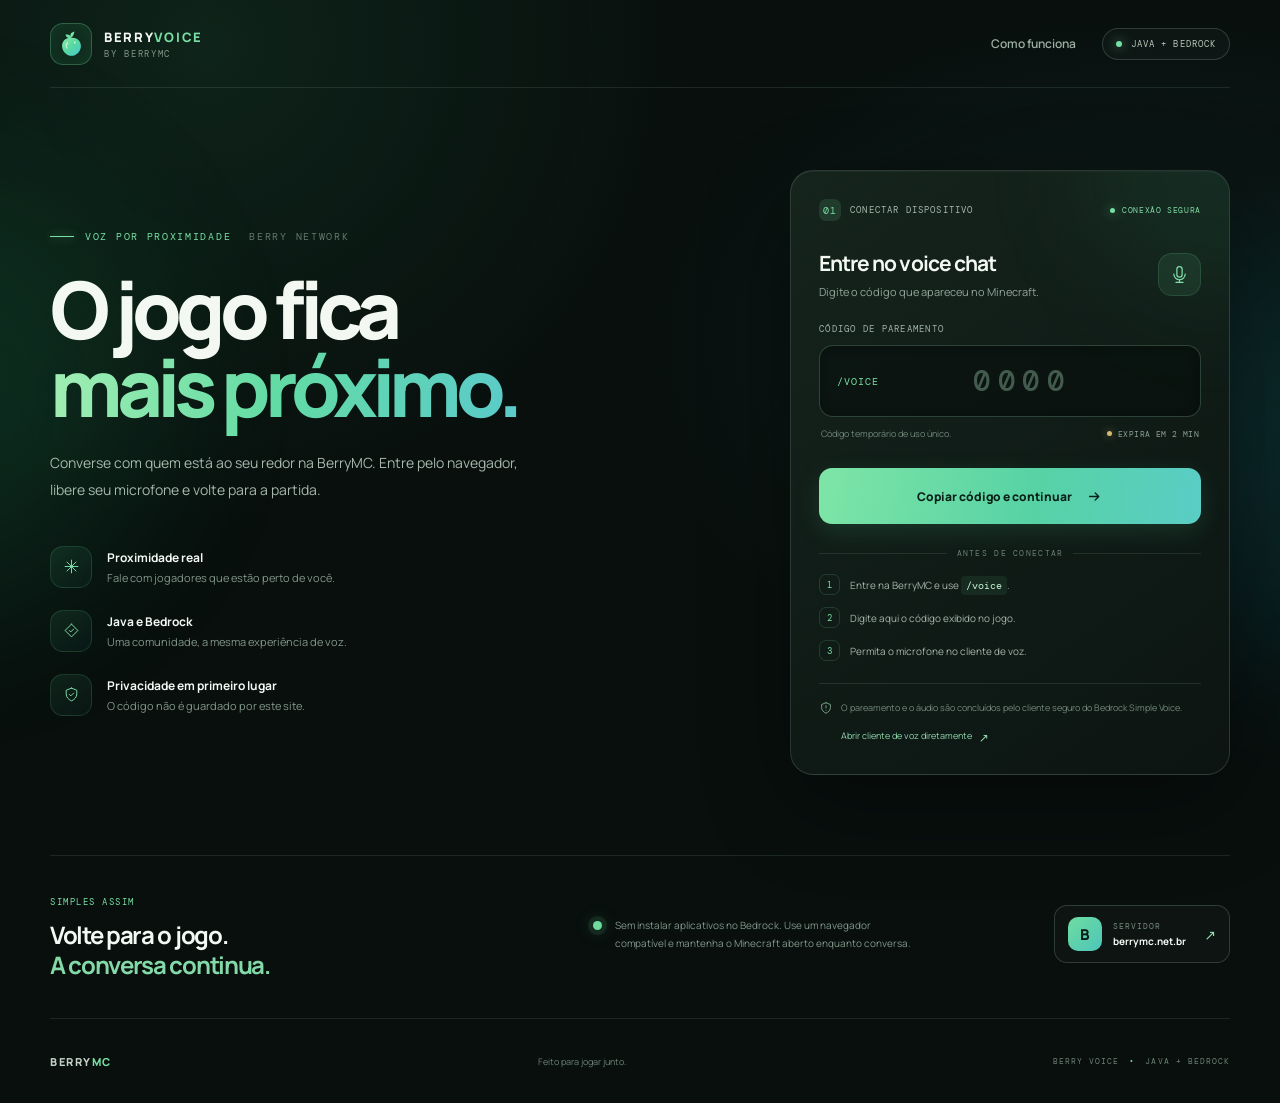
==== index.html @ 2e29d0fc "Initial Berry Voice website" ====
<!doctype html>
<html lang="pt-BR">
<head>
  <meta charset="utf-8">
  <meta name="viewport" content="width=device-width, initial-scale=1">
  <meta name="theme-color" content="#080f0d">
  <meta name="description" content="Berry Voice — comunicação por proximidade para jogadores Java e Bedrock da BerryMC.">
  <title>Berry Voice • BerryMC</title>
  <link rel="icon" type="image/svg+xml" href="/assets/berry-mark.svg">
  <link rel="preconnect" href="https://fonts.googleapis.com">
  <link rel="preconnect" href="https://fonts.gstatic.com" crossorigin>
  <link href="https://fonts.googleapis.com/css2?family=DM+Mono:wght@400;500&family=Manrope:wght@400;500;600;700;800&display=swap" rel="stylesheet">
  <link rel="stylesheet" href="/styles.css">
  <script src="/app.js" defer></script>
</head>
<body>
  <div class="ambient ambient-one" aria-hidden="true"></div>
  <div class="ambient ambient-two" aria-hidden="true"></div>
  <header class="topbar">
    <a class="brand" href="/" aria-label="Berry Voice início">
      <span class="brand-mark"><img src="/assets/berry-mark.svg" alt=""></span>
      <span class="brand-copy"><strong>BERRY<span>VOICE</span></strong><small>BY BERRYMC</small></span>
    </a>
    <nav class="top-actions" aria-label="Navegação principal">
      <a class="nav-link" href="#como-funciona">Como funciona</a>
      <span class="edition-pill"><span class="pill-dot"></span> JAVA + BEDROCK</span>
    </nav>
  </header>

  <main>
    <section class="hero" aria-labelledby="hero-title">
      <div class="hero-copy">
        <div class="eyebrow"><span class="eyebrow-line"></span> VOZ POR PROXIMIDADE <span class="eyebrow-version">BERRY NETWORK</span></div>
        <h1 id="hero-title">O jogo fica<br><span>mais próximo.</span></h1>
        <p class="hero-description">Converse com quem está ao seu redor na BerryMC. Entre pelo navegador, libere seu microfone e volte para a partida.</p>
        <div class="feature-list">
          <div class="feature-item">
            <span class="feature-icon"><svg viewBox="0 0 24 24" aria-hidden="true"><path d="M12 3v18M3 12h18M5.6 5.6l12.8 12.8m0-12.8L5.6 18.4"/></svg></span>
            <span><strong>Proximidade real</strong><small>Fale com jogadores que estão perto de você.</small></span>
          </div>
          <div class="feature-item">
            <span class="feature-icon"><svg viewBox="0 0 24 24" aria-hidden="true"><path d="M12 3 21 12 12 21 3 12 12 3Z"/><path d="m9 12 2 2 4-4"/></svg></span>
            <span><strong>Java e Bedrock</strong><small>Uma comunidade, a mesma experiência de voz.</small></span>
          </div>
          <div class="feature-item">
            <span class="feature-icon"><svg viewBox="0 0 24 24" aria-hidden="true"><path d="M12 3 4.5 6v5.2c0 4.5 3.1 7.8 7.5 9.8 4.4-2 7.5-5.3 7.5-9.8V6L12 3Z"/><path d="m9 12 2 2 4-4"/></svg></span>
            <span><strong>Privacidade em primeiro lugar</strong><small>O código não é guardado por este site.</small></span>
          </div>
        </div>
      </div>

      <aside class="connect-card" aria-labelledby="connect-title">
        <div class="card-topline">
          <span class="step-label"><span>01</span> CONECTAR DISPOSITIVO</span>
          <span class="secure-label"><span class="secure-dot"></span> CONEXÃO SEGURA</span>
        </div>
        <div class="card-heading">
          <div>
            <h2 id="connect-title">Entre no voice chat</h2>
            <p>Digite o código que apareceu no Minecraft.</p>
          </div>
          <span class="head-mic" aria-hidden="true"><svg viewBox="0 0 24 24"><rect x="9" y="3" width="6" height="12" rx="3"/><path d="M5.5 11.5a6.5 6.5 0 0 0 13 0M12 18v3m-4 0h8"/></svg></span>
        </div>
        <form id="pair-form" novalidate>
          <label for="pair-code">CÓDIGO DE PAREAMENTO</label>
          <div class="code-field-wrap">
            <span class="code-prefix">/VOICE</span>
            <input id="pair-code" name="code" type="text" inputmode="numeric" autocomplete="one-time-code" maxlength="4" minlength="4" pattern="[0-9]{4}" placeholder="0000" aria-describedby="code-hint code-error" required>
            <span class="input-check" aria-hidden="true"><svg viewBox="0 0 24 24"><path d="m5 12 4 4L19 6"/></svg></span>
          </div>
          <div class="field-meta">
            <span id="code-hint">Código temporário de uso único.</span>
            <span class="expiry"><span class="expiry-dot"></span> EXPIRA EM 2 MIN</span>
          </div>
          <p class="form-error" id="code-error" role="alert"></p>
          <button class="connect-button" type="submit">
            <span>Copiar código e continuar</span>
            <svg viewBox="0 0 24 24" aria-hidden="true"><path d="M5 12h13m-5-5 5 5-5 5"/></svg>
          </button>
        </form>
        <div id="handoff-panel" class="handoff-panel" hidden aria-live="polite">
          <span class="handoff-icon"><svg viewBox="0 0 24 24"><path d="m5 12 4 4L19 6"/></svg></span>
          <div><strong>Código copiado!</strong><p>Cole o código no campo “Connection code” do cliente que abriu.</p></div>
        </div>
        <div class="divider-label"><span></span> ANTES DE CONECTAR <span></span></div>
        <div class="steps-mini">
          <div><b>1</b><span>Entre na BerryMC e use <code>/voice</code>.</span></div>
          <div><b>2</b><span>Digite aqui o código exibido no jogo.</span></div>
          <div><b>3</b><span>Permita o microfone no cliente de voz.</span></div>
        </div>
        <p class="card-footnote"><svg viewBox="0 0 24 24" aria-hidden="true"><path d="M12 3 4.5 6v5.2c0 4.5 3.1 7.8 7.5 9.8 4.4-2 7.5-5.3 7.5-9.8V6L12 3Z"/><path d="M12 8v4m0 4h.01"/></svg> O pareamento e o áudio são concluídos pelo cliente seguro do Bedrock Simple Voice.</p>
        <a class="manual-link" href="https://voice.byterider.xyz/" target="_blank" rel="noopener noreferrer">Abrir cliente de voz diretamente <span>↗</span></a>
      </aside>
    </section>

    <section class="bottom-band" id="como-funciona">
      <div class="band-copy"><span class="band-kicker">SIMPLES ASSIM</span><h2>Volte para o jogo.<br><em>A conversa continua.</em></h2></div>
      <div class="band-note"><span class="pulse-mark"></span><p>Sem instalar aplicativos no Bedrock. Use um navegador compatível e mantenha o Minecraft aberto enquanto conversa.</p></div>
      <a class="server-chip" href="https://berrymc.net.br" target="_blank" rel="noopener noreferrer"><span class="server-chip-icon">B</span><span><small>SERVIDOR</small><strong>berrymc.net.br</strong></span><span class="server-arrow">↗</span></a>
    </section>
  </main>

  <footer class="footer">
    <a class="footer-brand" href="/">BERRY<span>MC</span></a>
    <span>Feito para jogar junto.</span>
    <span class="footer-right">BERRY VOICE <i>•</i> JAVA + BEDROCK</span>
  </footer>
</body>
</html>
---- styles.css ----
:root {
  color-scheme: dark;
  --bg: #080f0d;
  --panel: rgba(17, 28, 24, .88);
  --panel-2: #14211c;
  --line: rgba(182, 221, 201, .12);
  --line-strong: rgba(182, 221, 201, .2);
  --text: #f3f8f3;
  --muted: #9baea3;
  --soft: #c0cec5;
  --green: #78e0a4;
  --green-2: #3fc58c;
  --blue: #62d5d1;
  --mono: 'DM Mono', ui-monospace, SFMono-Regular, Consolas, monospace;
  --sans: 'Manrope', Inter, system-ui, -apple-system, BlinkMacSystemFont, 'Segoe UI', sans-serif;
}
* { box-sizing: border-box; }
html { scroll-behavior: smooth; }
body {
  min-height: 100vh; margin: 0; overflow-x: hidden; position: relative;
  background: radial-gradient(ellipse at 16% 4%, rgba(47, 139, 91, .16), transparent 32%),
              radial-gradient(ellipse at 89% 31%, rgba(42, 132, 129, .11), transparent 33%), var(--bg);
  color: var(--text); font-family: var(--sans); -webkit-font-smoothing: antialiased;
}
body::before { content: ''; position: fixed; inset: 0; pointer-events: none; opacity: .18; z-index: -1; background-image: linear-gradient(rgba(255,255,255,.018) 1px, transparent 1px), linear-gradient(90deg, rgba(255,255,255,.018) 1px, transparent 1px); background-size: 64px 64px; mask-image: linear-gradient(to bottom, black, transparent 78%); }
.ambient { position: absolute; width: 420px; height: 420px; filter: blur(90px); border-radius: 50%; pointer-events: none; z-index: -1; opacity: .15; }
.ambient-one { top: 180px; left: -280px; background: #21c879; }
.ambient-two { top: 260px; right: -310px; background: #168eaf; }
.topbar, main, .footer { width: min(1180px, calc(100% - 64px)); margin-inline: auto; }
.topbar { height: 88px; display: flex; align-items: center; justify-content: space-between; border-bottom: 1px solid var(--line); }
.brand { display: inline-flex; gap: 12px; align-items: center; color: inherit; text-decoration: none; }
.brand-mark { display: grid; place-items: center; width: 42px; height: 42px; border: 1px solid rgba(120,224,164,.3); background: rgba(55,153,101,.1); border-radius: 13px; box-shadow: inset 0 0 22px rgba(82,211,145,.08); }
.brand-mark img { width: 27px; height: 27px; }
.brand-copy { display: grid; gap: 2px; }
.brand-copy strong { letter-spacing: .13em; font-size: 13px; font-weight: 800; }
.brand-copy strong span { color: var(--green); }
.brand-copy small { color: #82968a; font: 9px var(--mono); letter-spacing: .19em; }
.top-actions { display: flex; align-items: center; gap: 26px; }
.nav-link { color: var(--muted); text-decoration: none; font-size: 12px; font-weight: 600; transition: color .2s; }
.nav-link:hover { color: var(--green); }
.edition-pill { display: inline-flex; align-items: center; gap: 9px; border: 1px solid var(--line-strong); border-radius: 999px; padding: 9px 13px; font: 9px var(--mono); letter-spacing: .12em; color: #b8c8bd; background: rgba(255,255,255,.025); }
.pill-dot, .secure-dot, .expiry-dot { width: 6px; height: 6px; border-radius: 50%; background: var(--green); box-shadow: 0 0 12px rgba(120,224,164,.8); }
.hero { min-height: 650px; padding: 82px 0 80px; display: grid; grid-template-columns: minmax(0, 1fr) 440px; align-items: center; gap: clamp(55px, 8vw, 120px); }
.hero-copy { max-width: 620px; }
.eyebrow { display: flex; align-items: center; gap: 11px; color: var(--green); font: 10px var(--mono); letter-spacing: .17em; }
.eyebrow-line { display: inline-block; width: 24px; height: 1px; background: var(--green); box-shadow: 0 0 10px rgba(120,224,164,.65); }
.eyebrow-version { margin-left: 7px; color: #62796c; }
h1 { margin: 27px 0 22px; font-size: clamp(52px, 6.2vw, 82px); line-height: .99; letter-spacing: -.075em; font-weight: 800; }
h1 span { background: linear-gradient(100deg, #a3efb4 0%, #63dba4 48%, #5bcacb 100%); -webkit-background-clip: text; background-clip: text; color: transparent; }
.hero-description { max-width: 475px; color: #a6b7ac; font-size: 14px; line-height: 1.95; margin: 0; }
.feature-list { margin-top: 42px; display: grid; gap: 22px; }
.feature-item { display: flex; gap: 15px; align-items: center; }
.feature-icon { width: 42px; height: 42px; display: grid; place-items: center; flex: 0 0 auto; border-radius: 13px; border: 1px solid rgba(120,224,164,.15); background: linear-gradient(145deg, rgba(80,196,133,.11), rgba(54,157,162,.05)); }
.feature-icon svg { width: 17px; height: 17px; fill: none; stroke: #83dfae; stroke-width: 1.35; stroke-linecap: round; stroke-linejoin: round; }
.feature-item span:last-child { display: grid; gap: 4px; }
.feature-item strong { font-size: 12px; font-weight: 700; }
.feature-item small { font-size: 11px; color: #82968a; }
.connect-card { position: relative; padding: 28px; border-radius: 23px; border: 1px solid rgba(183,218,196,.17); background: linear-gradient(145deg, rgba(22,37,30,.97), rgba(12,21,18,.97)); box-shadow: 0 30px 90px rgba(0,0,0,.32), inset 0 1px rgba(255,255,255,.035); overflow: hidden; }
.connect-card::before { content: ''; position: absolute; top: -130px; right: -120px; width: 260px; height: 260px; background: rgba(66,197,138,.08); filter: blur(55px); border-radius: 50%; pointer-events: none; }
.card-topline, .step-label, .secure-label { display: flex; align-items: center; }
.card-topline { justify-content: space-between; gap: 10px; margin-bottom: 28px; }
.step-label { gap: 9px; color: #a7b7ac; font: 9px var(--mono); letter-spacing: .13em; }
.step-label > span { display: grid; place-items: center; width: 22px; height: 22px; border-radius: 7px; background: rgba(120,224,164,.12); color: var(--green); font: 10px var(--mono); }
.secure-label { gap: 7px; color: #86dca8; font: 8px var(--mono); letter-spacing: .08em; }
.secure-dot { width: 5px; height: 5px; }
.card-heading { display: flex; align-items: center; justify-content: space-between; margin-bottom: 24px; }
.card-heading h2 { margin: 0 0 7px; font-size: 21px; letter-spacing: -.045em; }
.card-heading p { margin: 0; color: #93a69a; font-size: 11px; }
.head-mic { width: 43px; height: 43px; flex: 0 0 auto; display: grid; place-items: center; border-radius: 14px; color: #83e0ad; background: rgba(120,224,164,.09); border: 1px solid rgba(120,224,164,.15); }
.head-mic svg { width: 21px; height: 21px; fill: none; stroke: currentColor; stroke-width: 1.4; stroke-linecap: round; stroke-linejoin: round; }
#pair-form label { display: block; margin-bottom: 10px; color: #a0b4a7; font: 9px var(--mono); letter-spacing: .14em; }
.code-field-wrap { height: 72px; display: flex; align-items: center; gap: 14px; padding: 0 17px; border-radius: 14px; border: 1px solid rgba(135,181,151,.29); background: rgba(4,11,8,.5); box-shadow: inset 0 1px 8px rgba(0,0,0,.22); transition: border-color .2s, box-shadow .2s; }
.code-field-wrap:focus-within { border-color: rgba(120,224,164,.82); box-shadow: 0 0 0 3px rgba(120,224,164,.11), inset 0 1px 8px rgba(0,0,0,.22); }
.code-prefix { color: var(--green); font: 10px var(--mono); letter-spacing: .1em; white-space: nowrap; }
#pair-code { min-width: 0; width: 100%; height: 100%; border: 0; outline: 0; background: transparent; color: #f3fff6; font: 500 29px var(--mono); letter-spacing: .26em; text-align: center; }
#pair-code::placeholder { color: #496355; opacity: .9; }
.input-check { display: grid; place-items: center; width: 22px; height: 22px; opacity: 0; transform: scale(.8); transition: .2s; color: var(--green); }
.input-check svg, .handoff-icon svg { width: 17px; height: 17px; fill: none; stroke: currentColor; stroke-width: 2; stroke-linecap: round; stroke-linejoin: round; }
.code-field-wrap.is-valid .input-check { opacity: 1; transform: scale(1); }
.field-meta { display: flex; justify-content: space-between; gap: 10px; margin: 10px 2px 0; color: #71877a; font-size: 9px; }
.expiry { display: inline-flex; align-items: center; gap: 6px; color: #8ca394; font: 8px var(--mono); letter-spacing: .05em; white-space: nowrap; }
.expiry-dot { width: 5px; height: 5px; background: #d6bb6e; box-shadow: 0 0 8px rgba(214,187,110,.6); }
.form-error { min-height: 15px; margin: 7px 2px 0; color: #f19a9a; font-size: 10px; }
.connect-button { width: 100%; height: 56px; display: flex; justify-content: center; align-items: center; gap: 14px; margin-top: 6px; border: 0; border-radius: 13px; background: linear-gradient(100deg, #7ee5a6, #57d2a5 57%, #5acdc6); color: #082018; font: 800 12px var(--sans); cursor: pointer; box-shadow: 0 8px 24px rgba(73,201,143,.15); transition: transform .2s, box-shadow .2s, filter .2s; }
.connect-button svg { width: 17px; height: 17px; fill: none; stroke: currentColor; stroke-width: 1.8; stroke-linecap: round; stroke-linejoin: round; transition: transform .2s; }
.connect-button:hover { transform: translateY(-2px); box-shadow: 0 12px 30px rgba(73,201,143,.23); filter: brightness(1.04); }
.connect-button:hover svg { transform: translateX(3px); }
.connect-button:active { transform: translateY(0); }
.handoff-panel { display: flex; align-items: flex-start; gap: 11px; margin-top: 13px; padding: 12px; border-radius: 12px; border: 1px solid rgba(120,224,164,.23); background: rgba(60,160,109,.09); }
.handoff-panel[hidden] { display: none; }
.handoff-icon { display: grid; place-items: center; width: 25px; height: 25px; flex: 0 0 auto; border-radius: 8px; background: rgba(120,224,164,.13); color: var(--green); }
.handoff-panel strong { display: block; font-size: 11px; color: #b5f2c9; margin: 1px 0 4px; }
.handoff-panel p { margin: 0; color: #96ac9c; font-size: 10px; line-height: 1.5; }
.divider-label { display: flex; align-items: center; gap: 10px; margin: 24px 0 16px; color: #698071; font: 8px var(--mono); letter-spacing: .16em; white-space: nowrap; }
.divider-label span { height: 1px; width: 100%; background: var(--line); }
.steps-mini { display: grid; gap: 12px; }
.steps-mini > div { display: flex; align-items: center; gap: 10px; color: #a4b5aa; font-size: 10px; }
.steps-mini b { display: grid; place-items: center; width: 21px; height: 21px; flex: 0 0 auto; border: 1px solid rgba(120,224,164,.17); border-radius: 7px; color: var(--green); font: 9px var(--mono); }
.steps-mini code { color: #c7f5d5; font: 10px var(--mono); background: rgba(120,224,164,.08); padding: 3px 5px; border-radius: 4px; }
.card-footnote { display: flex; align-items: flex-start; gap: 8px; margin: 22px 0 0; padding-top: 17px; border-top: 1px solid var(--line); color: #73897c; font-size: 9px; line-height: 1.6; }
.card-footnote svg { flex: 0 0 auto; width: 14px; height: 14px; fill: none; stroke: #88bb9c; stroke-width: 1.4; stroke-linecap: round; stroke-linejoin: round; }
.manual-link { display: inline-flex; gap: 7px; margin: 14px 0 0 22px; color: #91d8ad; text-decoration: none; font-size: 9px; transition: color .2s; }
.manual-link:hover { color: #c1f6d1; }
.manual-link span { font-size: 12px; }
.bottom-band { display: grid; grid-template-columns: 1.2fr 1fr auto; align-items: center; gap: 50px; padding: 32px 0 38px; border-top: 1px solid var(--line); border-bottom: 1px solid var(--line); }
.band-kicker { color: var(--green); font: 9px var(--mono); letter-spacing: .17em; }
.band-copy h2 { margin: 10px 0 0; font-size: 24px; line-height: 1.25; letter-spacing: -.055em; }
.band-copy em { color: #83d9a8; font-style: normal; }
.band-note { display: flex; align-items: flex-start; gap: 13px; max-width: 330px; }
.band-note p { margin: 0; color: #82978b; font-size: 10px; line-height: 1.8; }
.pulse-mark { width: 9px; height: 9px; margin-top: 5px; border-radius: 50%; background: #6edc9e; box-shadow: 0 0 0 5px rgba(110,220,158,.1), 0 0 18px rgba(110,220,158,.4); flex: 0 0 auto; }
.server-chip { display: flex; align-items: center; gap: 11px; padding: 11px 13px; border: 1px solid var(--line-strong); border-radius: 13px; text-decoration: none; color: inherit; background: rgba(255,255,255,.025); transition: border-color .2s, background .2s; }
.server-chip:hover { border-color: rgba(120,224,164,.4); background: rgba(120,224,164,.05); }
.server-chip-icon { display: grid; place-items: center; width: 34px; height: 34px; border-radius: 10px; background: linear-gradient(135deg, #6fdda0, #4cc5ba); color: #082018; font-weight: 900; font-size: 15px; }
.server-chip > span:nth-child(2) { display: grid; gap: 3px; }
.server-chip small { color: #778c80; font: 8px var(--mono); letter-spacing: .12em; }
.server-chip strong { font-size: 10px; }
.server-arrow { color: #8fdcac; font-size: 14px; margin-left: 7px; }
.footer { height: 84px; display: flex; align-items: center; justify-content: space-between; color: #6d8175; font-size: 9px; }
.footer-brand { color: #c3d1c7; font-size: 11px; letter-spacing: .14em; font-weight: 800; text-decoration: none; }
.footer-brand span { color: var(--green); }
.footer-right { font: 8px var(--mono); letter-spacing: .13em; }
.footer-right i { color: var(--green); font-style: normal; margin: 0 4px; }
@media (max-width: 920px) {
  .hero { grid-template-columns: minmax(0, 1fr) 390px; gap: 38px; }
  .connect-card { padding: 24px; }
  .bottom-band { gap: 25px; grid-template-columns: 1fr 1fr; }
  .server-chip { grid-column: 2; justify-self: start; }
}
@media (max-width: 760px) {
  .topbar, main, .footer { width: min(100% - 36px, 560px); }
  .topbar { height: 74px; }
  .top-actions { gap: 12px; }
  .nav-link { display: none; }
  .edition-pill { font-size: 8px; padding: 8px 10px; }
  .hero { display: flex; flex-direction: column; align-items: stretch; gap: 38px; padding: 58px 0 55px; min-height: unset; }
  .hero-copy { max-width: none; }
  h1 { font-size: clamp(52px, 12vw, 74px); margin-top: 23px; }
  .hero-description { max-width: 440px; font-size: 13px; }
  .feature-list { margin-top: 30px; gap: 17px; }
  .connect-card { width: 100%; }
  .bottom-band { grid-template-columns: 1fr; gap: 23px; padding: 27px 0 30px; }
  .server-chip { grid-column: auto; }
  .footer { height: auto; min-height: 82px; flex-wrap: wrap; gap: 12px; padding: 19px 0; }
  .footer > span:nth-child(2) { display: none; }
}
@media (max-width: 420px) {
  .topbar, main, .footer { width: calc(100% - 28px); }
  .brand-mark { width: 38px; height: 38px; }
  .brand-copy strong { font-size: 11px; }
  .edition-pill { letter-spacing: .04em; }
  .eyebrow { font-size: 8px; letter-spacing: .1em; }
  .eyebrow-version { margin-left: 1px; }
  .connect-card { padding: 20px 17px; border-radius: 19px; }
  .card-topline { margin-bottom: 23px; }
  .step-label { font-size: 8px; }
  .secure-label { font-size: 7px; }
  .card-heading h2 { font-size: 19px; }
  .field-meta { font-size: 8px; }
  .expiry { font-size: 7px; }
  #pair-code { font-size: 25px; }
  .code-field-wrap { height: 66px; gap: 9px; padding-inline: 12px; }
  .code-prefix { font-size: 9px; }
}
@media (prefers-reduced-motion: reduce) { *, *::before, *::after { scroll-behavior: auto !important; transition-duration: .01ms !important; animation-duration: .01ms !important; } }
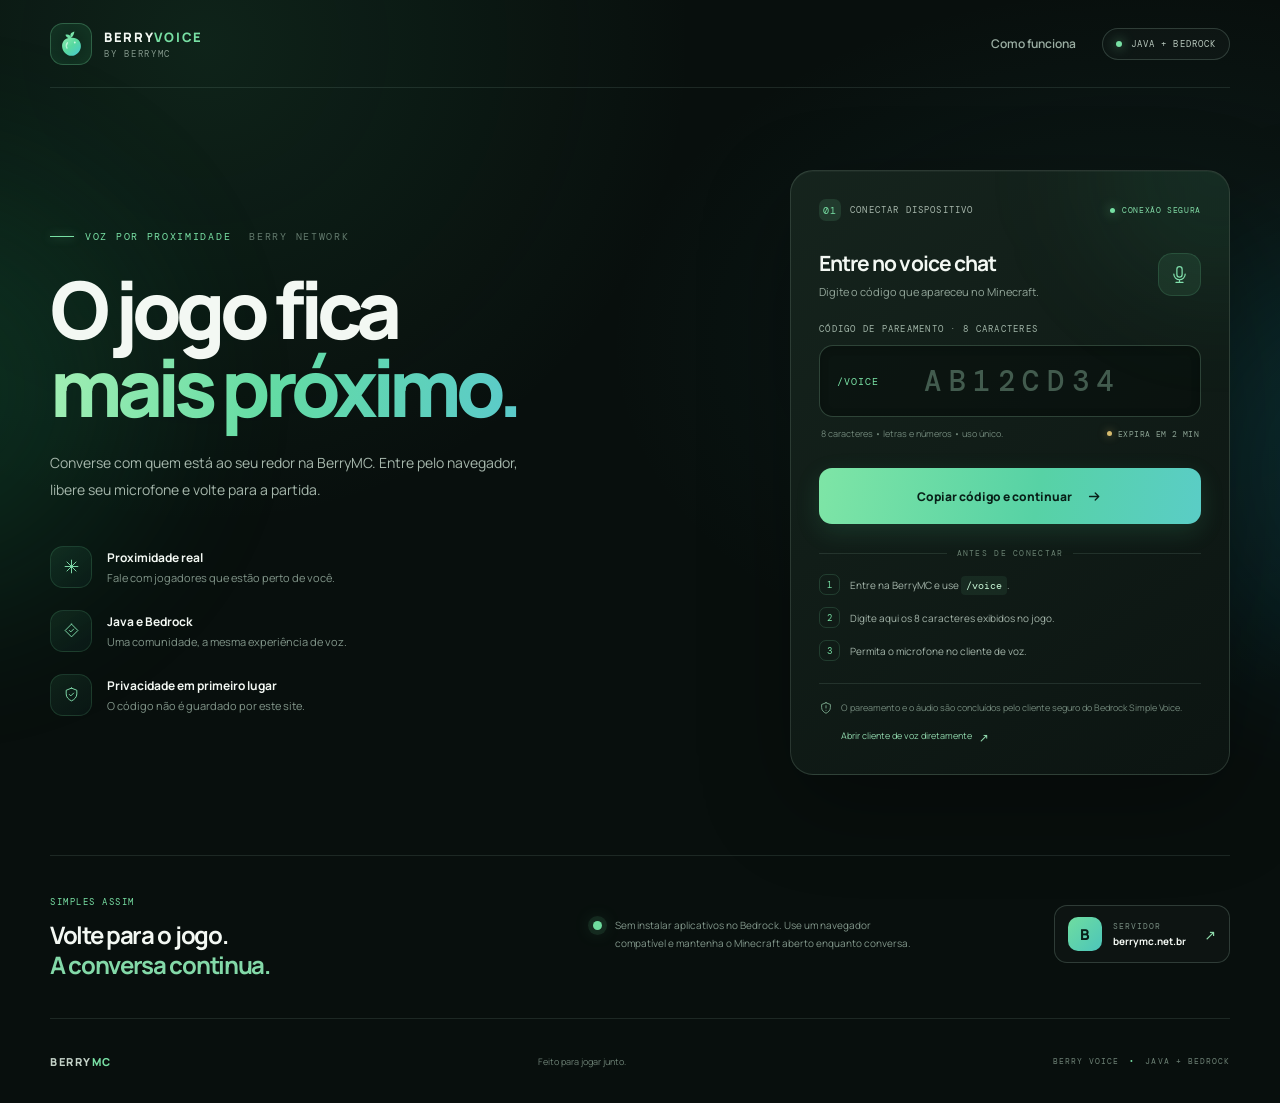
==== commit 1f431bc4: "Fix Berry Voice pairing code length to 8 characters" ====
--- a/index.html
+++ b/index.html
@@ -62,14 +62,14 @@
           <span class="head-mic" aria-hidden="true"><svg viewBox="0 0 24 24"><rect x="9" y="3" width="6" height="12" rx="3"/><path d="M5.5 11.5a6.5 6.5 0 0 0 13 0M12 18v3m-4 0h8"/></svg></span>
         </div>
         <form id="pair-form" novalidate>
-          <label for="pair-code">CÓDIGO DE PAREAMENTO</label>
+          <label for="pair-code">CÓDIGO DE PAREAMENTO · 8 CARACTERES</label>
           <div class="code-field-wrap">
             <span class="code-prefix">/VOICE</span>
-            <input id="pair-code" name="code" type="text" inputmode="numeric" autocomplete="one-time-code" maxlength="4" minlength="4" pattern="[0-9]{4}" placeholder="0000" aria-describedby="code-hint code-error" required>
+            <input id="pair-code" name="code" type="text" inputmode="text" autocomplete="one-time-code" autocapitalize="characters" autocorrect="off" spellcheck="false" maxlength="12" pattern="[A-Za-z0-9 -]{8,12}" placeholder="AB12CD34" aria-describedby="code-hint code-error" required>
             <span class="input-check" aria-hidden="true"><svg viewBox="0 0 24 24"><path d="m5 12 4 4L19 6"/></svg></span>
           </div>
           <div class="field-meta">
-            <span id="code-hint">Código temporário de uso único.</span>
+            <span id="code-hint">8 caracteres • letras e números • uso único.</span>
             <span class="expiry"><span class="expiry-dot"></span> EXPIRA EM 2 MIN</span>
           </div>
           <p class="form-error" id="code-error" role="alert"></p>
@@ -85,7 +85,7 @@
         <div class="divider-label"><span></span> ANTES DE CONECTAR <span></span></div>
         <div class="steps-mini">
           <div><b>1</b><span>Entre na BerryMC e use <code>/voice</code>.</span></div>
-          <div><b>2</b><span>Digite aqui o código exibido no jogo.</span></div>
+          <div><b>2</b><span>Digite aqui os 8 caracteres exibidos no jogo.</span></div>
           <div><b>3</b><span>Permita o microfone no cliente de voz.</span></div>
         </div>
         <p class="card-footnote"><svg viewBox="0 0 24 24" aria-hidden="true"><path d="M12 3 4.5 6v5.2c0 4.5 3.1 7.8 7.5 9.8 4.4-2 7.5-5.3 7.5-9.8V6L12 3Z"/><path d="M12 8v4m0 4h.01"/></svg> O pareamento e o áudio são concluídos pelo cliente seguro do Bedrock Simple Voice.</p>
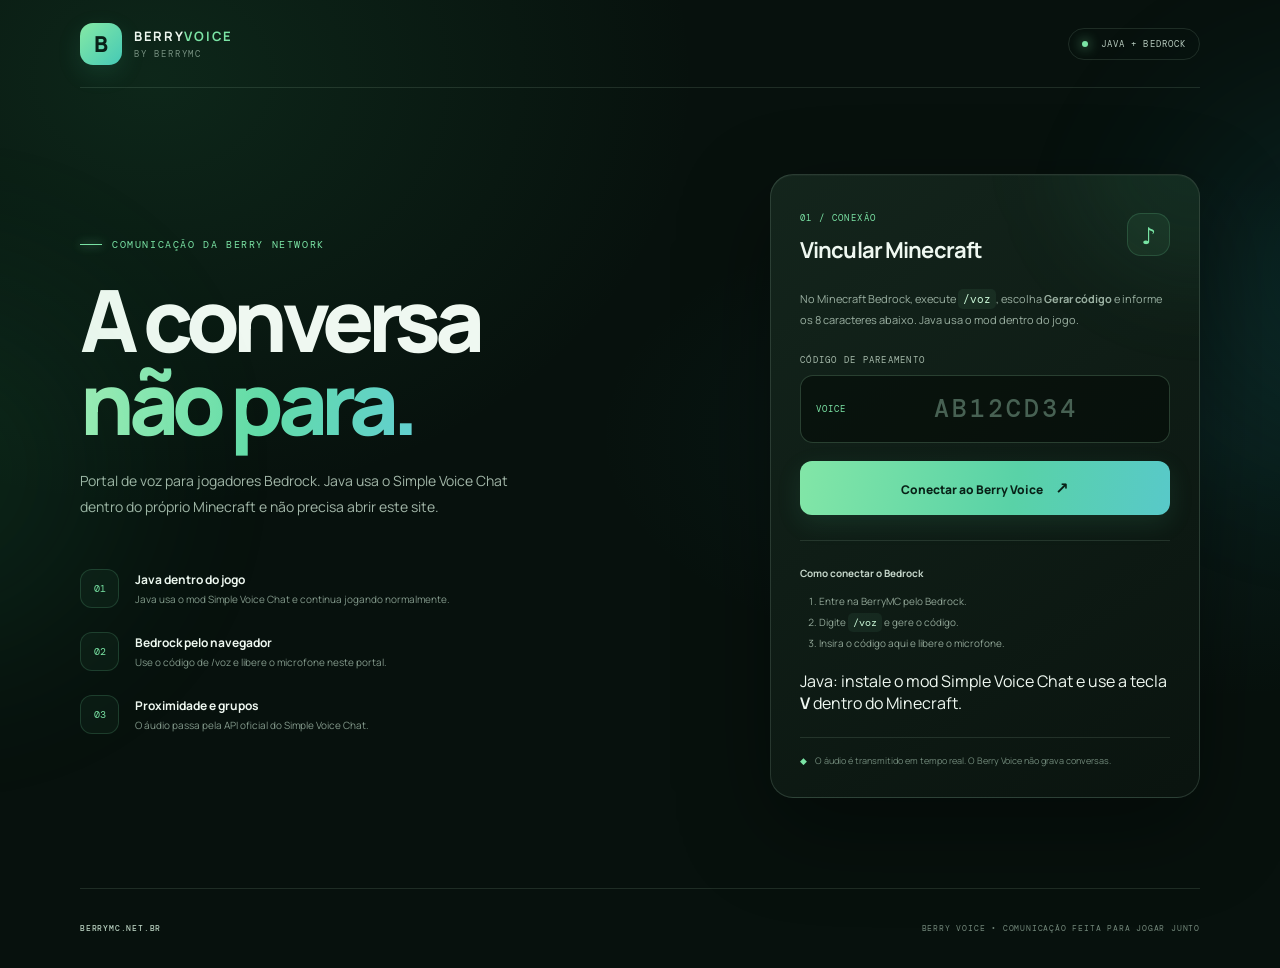
==== commit 7f8676a9: "Replace BerryVoice with 2.1.1" ====
--- a/index.html
+++ b/index.html
@@ -2,108 +2,58 @@
 <html lang="pt-BR">
 <head>
   <meta charset="utf-8">
-  <meta name="viewport" content="width=device-width, initial-scale=1">
-  <meta name="theme-color" content="#080f0d">
-  <meta name="description" content="Berry Voice — comunicação por proximidade para jogadores Java e Bedrock da BerryMC.">
+  <meta name="viewport" content="width=device-width,initial-scale=1">
+  <meta name="theme-color" content="#07110d">
+  <meta name="description" content="Berry Voice — voz própria da comunidade BerryMC.">
   <title>Berry Voice • BerryMC</title>
-  <link rel="icon" type="image/svg+xml" href="/assets/berry-mark.svg">
   <link rel="preconnect" href="https://fonts.googleapis.com">
   <link rel="preconnect" href="https://fonts.gstatic.com" crossorigin>
   <link href="https://fonts.googleapis.com/css2?family=DM+Mono:wght@400;500&family=Manrope:wght@400;500;600;700;800&display=swap" rel="stylesheet">
-  <link rel="stylesheet" href="/styles.css">
-  <script src="/app.js" defer></script>
+  <link rel="stylesheet" href="styles.css">
+  <script src="config.js"></script>
+  <script src="app.js" defer></script>
 </head>
 <body>
-  <div class="ambient ambient-one" aria-hidden="true"></div>
-  <div class="ambient ambient-two" aria-hidden="true"></div>
+  <div class="glow glow-a"></div><div class="glow glow-b"></div>
   <header class="topbar">
-    <a class="brand" href="/" aria-label="Berry Voice início">
-      <span class="brand-mark"><img src="/assets/berry-mark.svg" alt=""></span>
-      <span class="brand-copy"><strong>BERRY<span>VOICE</span></strong><small>BY BERRYMC</small></span>
-    </a>
-    <nav class="top-actions" aria-label="Navegação principal">
-      <a class="nav-link" href="#como-funciona">Como funciona</a>
-      <span class="edition-pill"><span class="pill-dot"></span> JAVA + BEDROCK</span>
-    </nav>
+    <a class="brand" href="/"><span class="brand-icon">B</span><span><strong>BERRY<span>VOICE</span></strong><small>BY BERRYMC</small></span></a>
+    <div class="top-status"><i></i> JAVA + BEDROCK</div>
   </header>
+  <main class="layout">
+    <section class="intro">
+      <div class="eyebrow"><span></span> COMUNICAÇÃO DA BERRY NETWORK</div>
+      <h1>A conversa<br><em>não para.</em></h1>
+      <p>Portal de voz para jogadores Bedrock. Java usa o Simple Voice Chat dentro do próprio Minecraft e não precisa abrir este site.</p>
+      <div class="features">
+        <div><b>01</b><span><strong>Java dentro do jogo</strong><small>Java usa o mod Simple Voice Chat e continua jogando normalmente.</small></span></div>
+        <div><b>02</b><span><strong>Bedrock pelo navegador</strong><small>Use o código de /voz e libere o microfone neste portal.</small></span></div>
+        <div><b>03</b><span><strong>Proximidade e grupos</strong><small>O áudio passa pela API oficial do Simple Voice Chat.</small></span></div>
+      </div>
+    </section>
 
-  <main>
-    <section class="hero" aria-labelledby="hero-title">
-      <div class="hero-copy">
-        <div class="eyebrow"><span class="eyebrow-line"></span> VOZ POR PROXIMIDADE <span class="eyebrow-version">BERRY NETWORK</span></div>
-        <h1 id="hero-title">O jogo fica<br><span>mais próximo.</span></h1>
-        <p class="hero-description">Converse com quem está ao seu redor na BerryMC. Entre pelo navegador, libere seu microfone e volte para a partida.</p>
-        <div class="feature-list">
-          <div class="feature-item">
-            <span class="feature-icon"><svg viewBox="0 0 24 24" aria-hidden="true"><path d="M12 3v18M3 12h18M5.6 5.6l12.8 12.8m0-12.8L5.6 18.4"/></svg></span>
-            <span><strong>Proximidade real</strong><small>Fale com jogadores que estão perto de você.</small></span>
-          </div>
-          <div class="feature-item">
-            <span class="feature-icon"><svg viewBox="0 0 24 24" aria-hidden="true"><path d="M12 3 21 12 12 21 3 12 12 3Z"/><path d="m9 12 2 2 4-4"/></svg></span>
-            <span><strong>Java e Bedrock</strong><small>Uma comunidade, a mesma experiência de voz.</small></span>
-          </div>
-          <div class="feature-item">
-            <span class="feature-icon"><svg viewBox="0 0 24 24" aria-hidden="true"><path d="M12 3 4.5 6v5.2c0 4.5 3.1 7.8 7.5 9.8 4.4-2 7.5-5.3 7.5-9.8V6L12 3Z"/><path d="m9 12 2 2 4-4"/></svg></span>
-            <span><strong>Privacidade em primeiro lugar</strong><small>O código não é guardado por este site.</small></span>
-          </div>
-        </div>
+    <section class="panel" aria-live="polite">
+      <div class="panel-head"><div><span class="step">01 / CONEXÃO</span><h2 id="panel-title">Vincular Minecraft</h2></div><div class="mic-badge">♪</div></div>
+      <div id="pair-view">
+        <p class="hint">No Minecraft Bedrock, execute <code>/voz</code>, escolha <b>Gerar código</b> e informe os 8 caracteres abaixo. Java usa o mod dentro do jogo.</p>
+        <form id="pair-form">
+          <label for="pair-code">CÓDIGO DE PAREAMENTO</label>
+          <div class="codebox"><span>VOICE</span><input id="pair-code" maxlength="12" minlength="8" autocomplete="one-time-code" autocapitalize="characters" spellcheck="false" placeholder="AB12CD34" required></div>
+          <div class="error" id="pair-error"></div>
+          <button class="primary" id="connect-btn" type="submit">Conectar ao Berry Voice <span>↗</span></button>
+        </form>
+        <div class="howto"><b>Como conectar o Bedrock</b><ol><li>Entre na BerryMC pelo Bedrock.</li><li>Digite <code>/voz</code> e gere o código.</li><li>Insira o código aqui e libere o microfone.</li></ol><p>Java: instale o mod Simple Voice Chat e use a tecla <b>V</b> dentro do Minecraft.</p></div>
       </div>
 
-      <aside class="connect-card" aria-labelledby="connect-title">
-        <div class="card-topline">
-          <span class="step-label"><span>01</span> CONECTAR DISPOSITIVO</span>
-          <span class="secure-label"><span class="secure-dot"></span> CONEXÃO SEGURA</span>
-        </div>
-        <div class="card-heading">
-          <div>
-            <h2 id="connect-title">Entre no voice chat</h2>
-            <p>Digite o código que apareceu no Minecraft.</p>
-          </div>
-          <span class="head-mic" aria-hidden="true"><svg viewBox="0 0 24 24"><rect x="9" y="3" width="6" height="12" rx="3"/><path d="M5.5 11.5a6.5 6.5 0 0 0 13 0M12 18v3m-4 0h8"/></svg></span>
-        </div>
-        <form id="pair-form" novalidate>
-          <label for="pair-code">CÓDIGO DE PAREAMENTO · 8 CARACTERES</label>
-          <div class="code-field-wrap">
-            <span class="code-prefix">/VOICE</span>
-            <input id="pair-code" name="code" type="text" inputmode="text" autocomplete="one-time-code" autocapitalize="characters" autocorrect="off" spellcheck="false" maxlength="12" pattern="[A-Za-z0-9 -]{8,12}" placeholder="AB12CD34" aria-describedby="code-hint code-error" required>
-            <span class="input-check" aria-hidden="true"><svg viewBox="0 0 24 24"><path d="m5 12 4 4L19 6"/></svg></span>
-          </div>
-          <div class="field-meta">
-            <span id="code-hint">8 caracteres • letras e números • uso único.</span>
-            <span class="expiry"><span class="expiry-dot"></span> EXPIRA EM 2 MIN</span>
-          </div>
-          <p class="form-error" id="code-error" role="alert"></p>
-          <button class="connect-button" type="submit">
-            <span>Copiar código e continuar</span>
-            <svg viewBox="0 0 24 24" aria-hidden="true"><path d="M5 12h13m-5-5 5 5-5 5"/></svg>
-          </button>
-        </form>
-        <div id="handoff-panel" class="handoff-panel" hidden aria-live="polite">
-          <span class="handoff-icon"><svg viewBox="0 0 24 24"><path d="m5 12 4 4L19 6"/></svg></span>
-          <div><strong>Código copiado!</strong><p>Cole o código no campo “Connection code” do cliente que abriu.</p></div>
-        </div>
-        <div class="divider-label"><span></span> ANTES DE CONECTAR <span></span></div>
-        <div class="steps-mini">
-          <div><b>1</b><span>Entre na BerryMC e use <code>/voice</code>.</span></div>
-          <div><b>2</b><span>Digite aqui os 8 caracteres exibidos no jogo.</span></div>
-          <div><b>3</b><span>Permita o microfone no cliente de voz.</span></div>
-        </div>
-        <p class="card-footnote"><svg viewBox="0 0 24 24" aria-hidden="true"><path d="M12 3 4.5 6v5.2c0 4.5 3.1 7.8 7.5 9.8 4.4-2 7.5-5.3 7.5-9.8V6L12 3Z"/><path d="M12 8v4m0 4h.01"/></svg> O pareamento e o áudio são concluídos pelo cliente seguro do Bedrock Simple Voice.</p>
-        <a class="manual-link" href="https://voice.byterider.xyz/" target="_blank" rel="noopener noreferrer">Abrir cliente de voz diretamente <span>↗</span></a>
-      </aside>
-    </section>
-
-    <section class="bottom-band" id="como-funciona">
-      <div class="band-copy"><span class="band-kicker">SIMPLES ASSIM</span><h2>Volte para o jogo.<br><em>A conversa continua.</em></h2></div>
-      <div class="band-note"><span class="pulse-mark"></span><p>Sem instalar aplicativos no Bedrock. Use um navegador compatível e mantenha o Minecraft aberto enquanto conversa.</p></div>
-      <a class="server-chip" href="https://berrymc.net.br" target="_blank" rel="noopener noreferrer"><span class="server-chip-icon">B</span><span><small>SERVIDOR</small><strong>berrymc.net.br</strong></span><span class="server-arrow">↗</span></a>
+      <div id="voice-view" hidden>
+        <div class="connected"><i></i><div><strong id="player-name">Conectado</strong><small>SESSÃO BERRY VOICE ATIVA</small></div></div>
+        <div class="room-block"><label for="room-select">SALA DE VOZ</label><select id="room-select"><option value="global">Proximidade</option></select><small>No canal Proximidade, o áudio é enviado para jogadores próximos no mesmo mundo.</small></div>
+        <div class="controls"><button class="control" id="mute-btn" type="button">Mutar microfone</button><button class="control" id="deafen-btn" type="button">Silenciar áudio</button></div>
+        <button class="disconnect" id="disconnect-btn" type="button">Desconectar</button>
+        <p class="voice-note" id="voice-status">Preparando microfone…</p>
+      </div>
+      <div class="privacy"><span>◆</span> O áudio é transmitido em tempo real. O Berry Voice não grava conversas.</div>
     </section>
   </main>
-
-  <footer class="footer">
-    <a class="footer-brand" href="/">BERRY<span>MC</span></a>
-    <span>Feito para jogar junto.</span>
-    <span class="footer-right">BERRY VOICE <i>•</i> JAVA + BEDROCK</span>
-  </footer>
+  <footer><a href="https://berrymc.net.br">BERRYMC.NET.BR</a><span>BERRY VOICE • COMUNICAÇÃO FEITA PARA JOGAR JUNTO</span></footer>
 </body>
 </html>
--- a/styles.css
+++ b/styles.css
@@ -1,165 +1 @@
-:root {
-  color-scheme: dark;
-  --bg: #080f0d;
-  --panel: rgba(17, 28, 24, .88);
-  --panel-2: #14211c;
-  --line: rgba(182, 221, 201, .12);
-  --line-strong: rgba(182, 221, 201, .2);
-  --text: #f3f8f3;
-  --muted: #9baea3;
-  --soft: #c0cec5;
-  --green: #78e0a4;
-  --green-2: #3fc58c;
-  --blue: #62d5d1;
-  --mono: 'DM Mono', ui-monospace, SFMono-Regular, Consolas, monospace;
-  --sans: 'Manrope', Inter, system-ui, -apple-system, BlinkMacSystemFont, 'Segoe UI', sans-serif;
-}
-* { box-sizing: border-box; }
-html { scroll-behavior: smooth; }
-body {
-  min-height: 100vh; margin: 0; overflow-x: hidden; position: relative;
-  background: radial-gradient(ellipse at 16% 4%, rgba(47, 139, 91, .16), transparent 32%),
-              radial-gradient(ellipse at 89% 31%, rgba(42, 132, 129, .11), transparent 33%), var(--bg);
-  color: var(--text); font-family: var(--sans); -webkit-font-smoothing: antialiased;
-}
-body::before { content: ''; position: fixed; inset: 0; pointer-events: none; opacity: .18; z-index: -1; background-image: linear-gradient(rgba(255,255,255,.018) 1px, transparent 1px), linear-gradient(90deg, rgba(255,255,255,.018) 1px, transparent 1px); background-size: 64px 64px; mask-image: linear-gradient(to bottom, black, transparent 78%); }
-.ambient { position: absolute; width: 420px; height: 420px; filter: blur(90px); border-radius: 50%; pointer-events: none; z-index: -1; opacity: .15; }
-.ambient-one { top: 180px; left: -280px; background: #21c879; }
-.ambient-two { top: 260px; right: -310px; background: #168eaf; }
-.topbar, main, .footer { width: min(1180px, calc(100% - 64px)); margin-inline: auto; }
-.topbar { height: 88px; display: flex; align-items: center; justify-content: space-between; border-bottom: 1px solid var(--line); }
-.brand { display: inline-flex; gap: 12px; align-items: center; color: inherit; text-decoration: none; }
-.brand-mark { display: grid; place-items: center; width: 42px; height: 42px; border: 1px solid rgba(120,224,164,.3); background: rgba(55,153,101,.1); border-radius: 13px; box-shadow: inset 0 0 22px rgba(82,211,145,.08); }
-.brand-mark img { width: 27px; height: 27px; }
-.brand-copy { display: grid; gap: 2px; }
-.brand-copy strong { letter-spacing: .13em; font-size: 13px; font-weight: 800; }
-.brand-copy strong span { color: var(--green); }
-.brand-copy small { color: #82968a; font: 9px var(--mono); letter-spacing: .19em; }
-.top-actions { display: flex; align-items: center; gap: 26px; }
-.nav-link { color: var(--muted); text-decoration: none; font-size: 12px; font-weight: 600; transition: color .2s; }
-.nav-link:hover { color: var(--green); }
-.edition-pill { display: inline-flex; align-items: center; gap: 9px; border: 1px solid var(--line-strong); border-radius: 999px; padding: 9px 13px; font: 9px var(--mono); letter-spacing: .12em; color: #b8c8bd; background: rgba(255,255,255,.025); }
-.pill-dot, .secure-dot, .expiry-dot { width: 6px; height: 6px; border-radius: 50%; background: var(--green); box-shadow: 0 0 12px rgba(120,224,164,.8); }
-.hero { min-height: 650px; padding: 82px 0 80px; display: grid; grid-template-columns: minmax(0, 1fr) 440px; align-items: center; gap: clamp(55px, 8vw, 120px); }
-.hero-copy { max-width: 620px; }
-.eyebrow { display: flex; align-items: center; gap: 11px; color: var(--green); font: 10px var(--mono); letter-spacing: .17em; }
-.eyebrow-line { display: inline-block; width: 24px; height: 1px; background: var(--green); box-shadow: 0 0 10px rgba(120,224,164,.65); }
-.eyebrow-version { margin-left: 7px; color: #62796c; }
-h1 { margin: 27px 0 22px; font-size: clamp(52px, 6.2vw, 82px); line-height: .99; letter-spacing: -.075em; font-weight: 800; }
-h1 span { background: linear-gradient(100deg, #a3efb4 0%, #63dba4 48%, #5bcacb 100%); -webkit-background-clip: text; background-clip: text; color: transparent; }
-.hero-description { max-width: 475px; color: #a6b7ac; font-size: 14px; line-height: 1.95; margin: 0; }
-.feature-list { margin-top: 42px; display: grid; gap: 22px; }
-.feature-item { display: flex; gap: 15px; align-items: center; }
-.feature-icon { width: 42px; height: 42px; display: grid; place-items: center; flex: 0 0 auto; border-radius: 13px; border: 1px solid rgba(120,224,164,.15); background: linear-gradient(145deg, rgba(80,196,133,.11), rgba(54,157,162,.05)); }
-.feature-icon svg { width: 17px; height: 17px; fill: none; stroke: #83dfae; stroke-width: 1.35; stroke-linecap: round; stroke-linejoin: round; }
-.feature-item span:last-child { display: grid; gap: 4px; }
-.feature-item strong { font-size: 12px; font-weight: 700; }
-.feature-item small { font-size: 11px; color: #82968a; }
-.connect-card { position: relative; padding: 28px; border-radius: 23px; border: 1px solid rgba(183,218,196,.17); background: linear-gradient(145deg, rgba(22,37,30,.97), rgba(12,21,18,.97)); box-shadow: 0 30px 90px rgba(0,0,0,.32), inset 0 1px rgba(255,255,255,.035); overflow: hidden; }
-.connect-card::before { content: ''; position: absolute; top: -130px; right: -120px; width: 260px; height: 260px; background: rgba(66,197,138,.08); filter: blur(55px); border-radius: 50%; pointer-events: none; }
-.card-topline, .step-label, .secure-label { display: flex; align-items: center; }
-.card-topline { justify-content: space-between; gap: 10px; margin-bottom: 28px; }
-.step-label { gap: 9px; color: #a7b7ac; font: 9px var(--mono); letter-spacing: .13em; }
-.step-label > span { display: grid; place-items: center; width: 22px; height: 22px; border-radius: 7px; background: rgba(120,224,164,.12); color: var(--green); font: 10px var(--mono); }
-.secure-label { gap: 7px; color: #86dca8; font: 8px var(--mono); letter-spacing: .08em; }
-.secure-dot { width: 5px; height: 5px; }
-.card-heading { display: flex; align-items: center; justify-content: space-between; margin-bottom: 24px; }
-.card-heading h2 { margin: 0 0 7px; font-size: 21px; letter-spacing: -.045em; }
-.card-heading p { margin: 0; color: #93a69a; font-size: 11px; }
-.head-mic { width: 43px; height: 43px; flex: 0 0 auto; display: grid; place-items: center; border-radius: 14px; color: #83e0ad; background: rgba(120,224,164,.09); border: 1px solid rgba(120,224,164,.15); }
-.head-mic svg { width: 21px; height: 21px; fill: none; stroke: currentColor; stroke-width: 1.4; stroke-linecap: round; stroke-linejoin: round; }
-#pair-form label { display: block; margin-bottom: 10px; color: #a0b4a7; font: 9px var(--mono); letter-spacing: .14em; }
-.code-field-wrap { height: 72px; display: flex; align-items: center; gap: 14px; padding: 0 17px; border-radius: 14px; border: 1px solid rgba(135,181,151,.29); background: rgba(4,11,8,.5); box-shadow: inset 0 1px 8px rgba(0,0,0,.22); transition: border-color .2s, box-shadow .2s; }
-.code-field-wrap:focus-within { border-color: rgba(120,224,164,.82); box-shadow: 0 0 0 3px rgba(120,224,164,.11), inset 0 1px 8px rgba(0,0,0,.22); }
-.code-prefix { color: var(--green); font: 10px var(--mono); letter-spacing: .1em; white-space: nowrap; }
-#pair-code { min-width: 0; width: 100%; height: 100%; border: 0; outline: 0; background: transparent; color: #f3fff6; font: 500 29px var(--mono); letter-spacing: .26em; text-align: center; }
-#pair-code::placeholder { color: #496355; opacity: .9; }
-.input-check { display: grid; place-items: center; width: 22px; height: 22px; opacity: 0; transform: scale(.8); transition: .2s; color: var(--green); }
-.input-check svg, .handoff-icon svg { width: 17px; height: 17px; fill: none; stroke: currentColor; stroke-width: 2; stroke-linecap: round; stroke-linejoin: round; }
-.code-field-wrap.is-valid .input-check { opacity: 1; transform: scale(1); }
-.field-meta { display: flex; justify-content: space-between; gap: 10px; margin: 10px 2px 0; color: #71877a; font-size: 9px; }
-.expiry { display: inline-flex; align-items: center; gap: 6px; color: #8ca394; font: 8px var(--mono); letter-spacing: .05em; white-space: nowrap; }
-.expiry-dot { width: 5px; height: 5px; background: #d6bb6e; box-shadow: 0 0 8px rgba(214,187,110,.6); }
-.form-error { min-height: 15px; margin: 7px 2px 0; color: #f19a9a; font-size: 10px; }
-.connect-button { width: 100%; height: 56px; display: flex; justify-content: center; align-items: center; gap: 14px; margin-top: 6px; border: 0; border-radius: 13px; background: linear-gradient(100deg, #7ee5a6, #57d2a5 57%, #5acdc6); color: #082018; font: 800 12px var(--sans); cursor: pointer; box-shadow: 0 8px 24px rgba(73,201,143,.15); transition: transform .2s, box-shadow .2s, filter .2s; }
-.connect-button svg { width: 17px; height: 17px; fill: none; stroke: currentColor; stroke-width: 1.8; stroke-linecap: round; stroke-linejoin: round; transition: transform .2s; }
-.connect-button:hover { transform: translateY(-2px); box-shadow: 0 12px 30px rgba(73,201,143,.23); filter: brightness(1.04); }
-.connect-button:hover svg { transform: translateX(3px); }
-.connect-button:active { transform: translateY(0); }
-.handoff-panel { display: flex; align-items: flex-start; gap: 11px; margin-top: 13px; padding: 12px; border-radius: 12px; border: 1px solid rgba(120,224,164,.23); background: rgba(60,160,109,.09); }
-.handoff-panel[hidden] { display: none; }
-.handoff-icon { display: grid; place-items: center; width: 25px; height: 25px; flex: 0 0 auto; border-radius: 8px; background: rgba(120,224,164,.13); color: var(--green); }
-.handoff-panel strong { display: block; font-size: 11px; color: #b5f2c9; margin: 1px 0 4px; }
-.handoff-panel p { margin: 0; color: #96ac9c; font-size: 10px; line-height: 1.5; }
-.divider-label { display: flex; align-items: center; gap: 10px; margin: 24px 0 16px; color: #698071; font: 8px var(--mono); letter-spacing: .16em; white-space: nowrap; }
-.divider-label span { height: 1px; width: 100%; background: var(--line); }
-.steps-mini { display: grid; gap: 12px; }
-.steps-mini > div { display: flex; align-items: center; gap: 10px; color: #a4b5aa; font-size: 10px; }
-.steps-mini b { display: grid; place-items: center; width: 21px; height: 21px; flex: 0 0 auto; border: 1px solid rgba(120,224,164,.17); border-radius: 7px; color: var(--green); font: 9px var(--mono); }
-.steps-mini code { color: #c7f5d5; font: 10px var(--mono); background: rgba(120,224,164,.08); padding: 3px 5px; border-radius: 4px; }
-.card-footnote { display: flex; align-items: flex-start; gap: 8px; margin: 22px 0 0; padding-top: 17px; border-top: 1px solid var(--line); color: #73897c; font-size: 9px; line-height: 1.6; }
-.card-footnote svg { flex: 0 0 auto; width: 14px; height: 14px; fill: none; stroke: #88bb9c; stroke-width: 1.4; stroke-linecap: round; stroke-linejoin: round; }
-.manual-link { display: inline-flex; gap: 7px; margin: 14px 0 0 22px; color: #91d8ad; text-decoration: none; font-size: 9px; transition: color .2s; }
-.manual-link:hover { color: #c1f6d1; }
-.manual-link span { font-size: 12px; }
-.bottom-band { display: grid; grid-template-columns: 1.2fr 1fr auto; align-items: center; gap: 50px; padding: 32px 0 38px; border-top: 1px solid var(--line); border-bottom: 1px solid var(--line); }
-.band-kicker { color: var(--green); font: 9px var(--mono); letter-spacing: .17em; }
-.band-copy h2 { margin: 10px 0 0; font-size: 24px; line-height: 1.25; letter-spacing: -.055em; }
-.band-copy em { color: #83d9a8; font-style: normal; }
-.band-note { display: flex; align-items: flex-start; gap: 13px; max-width: 330px; }
-.band-note p { margin: 0; color: #82978b; font-size: 10px; line-height: 1.8; }
-.pulse-mark { width: 9px; height: 9px; margin-top: 5px; border-radius: 50%; background: #6edc9e; box-shadow: 0 0 0 5px rgba(110,220,158,.1), 0 0 18px rgba(110,220,158,.4); flex: 0 0 auto; }
-.server-chip { display: flex; align-items: center; gap: 11px; padding: 11px 13px; border: 1px solid var(--line-strong); border-radius: 13px; text-decoration: none; color: inherit; background: rgba(255,255,255,.025); transition: border-color .2s, background .2s; }
-.server-chip:hover { border-color: rgba(120,224,164,.4); background: rgba(120,224,164,.05); }
-.server-chip-icon { display: grid; place-items: center; width: 34px; height: 34px; border-radius: 10px; background: linear-gradient(135deg, #6fdda0, #4cc5ba); color: #082018; font-weight: 900; font-size: 15px; }
-.server-chip > span:nth-child(2) { display: grid; gap: 3px; }
-.server-chip small { color: #778c80; font: 8px var(--mono); letter-spacing: .12em; }
-.server-chip strong { font-size: 10px; }
-.server-arrow { color: #8fdcac; font-size: 14px; margin-left: 7px; }
-.footer { height: 84px; display: flex; align-items: center; justify-content: space-between; color: #6d8175; font-size: 9px; }
-.footer-brand { color: #c3d1c7; font-size: 11px; letter-spacing: .14em; font-weight: 800; text-decoration: none; }
-.footer-brand span { color: var(--green); }
-.footer-right { font: 8px var(--mono); letter-spacing: .13em; }
-.footer-right i { color: var(--green); font-style: normal; margin: 0 4px; }
-@media (max-width: 920px) {
-  .hero { grid-template-columns: minmax(0, 1fr) 390px; gap: 38px; }
-  .connect-card { padding: 24px; }
-  .bottom-band { gap: 25px; grid-template-columns: 1fr 1fr; }
-  .server-chip { grid-column: 2; justify-self: start; }
-}
-@media (max-width: 760px) {
-  .topbar, main, .footer { width: min(100% - 36px, 560px); }
-  .topbar { height: 74px; }
-  .top-actions { gap: 12px; }
-  .nav-link { display: none; }
-  .edition-pill { font-size: 8px; padding: 8px 10px; }
-  .hero { display: flex; flex-direction: column; align-items: stretch; gap: 38px; padding: 58px 0 55px; min-height: unset; }
-  .hero-copy { max-width: none; }
-  h1 { font-size: clamp(52px, 12vw, 74px); margin-top: 23px; }
-  .hero-description { max-width: 440px; font-size: 13px; }
-  .feature-list { margin-top: 30px; gap: 17px; }
-  .connect-card { width: 100%; }
-  .bottom-band { grid-template-columns: 1fr; gap: 23px; padding: 27px 0 30px; }
-  .server-chip { grid-column: auto; }
-  .footer { height: auto; min-height: 82px; flex-wrap: wrap; gap: 12px; padding: 19px 0; }
-  .footer > span:nth-child(2) { display: none; }
-}
-@media (max-width: 420px) {
-  .topbar, main, .footer { width: calc(100% - 28px); }
-  .brand-mark { width: 38px; height: 38px; }
-  .brand-copy strong { font-size: 11px; }
-  .edition-pill { letter-spacing: .04em; }
-  .eyebrow { font-size: 8px; letter-spacing: .1em; }
-  .eyebrow-version { margin-left: 1px; }
-  .connect-card { padding: 20px 17px; border-radius: 19px; }
-  .card-topline { margin-bottom: 23px; }
-  .step-label { font-size: 8px; }
-  .secure-label { font-size: 7px; }
-  .card-heading h2 { font-size: 19px; }
-  .field-meta { font-size: 8px; }
-  .expiry { font-size: 7px; }
-  #pair-code { font-size: 25px; }
-  .code-field-wrap { height: 66px; gap: 9px; padding-inline: 12px; }
-  .code-prefix { font-size: 9px; }
-}
-@media (prefers-reduced-motion: reduce) { *, *::before, *::after { scroll-behavior: auto !important; transition-duration: .01ms !important; animation-duration: .01ms !important; } }
+:root{color-scheme:dark;--bg:#07110d;--panel:#101d17;--line:rgba(190,230,203,.13);--text:#eff8f1;--muted:#9bb0a1;--green:#7be4a5;--mint:#55d4ac;--blue:#5accc9;--mono:'DM Mono',monospace;--sans:'Manrope',system-ui,sans-serif}*{box-sizing:border-box}body{margin:0;min-height:100vh;background:radial-gradient(ellipse at 12% 8%,rgba(45,151,91,.16),transparent 34%),radial-gradient(ellipse at 92% 45%,rgba(41,143,150,.11),transparent 35%),var(--bg);color:var(--text);font-family:var(--sans);overflow-x:hidden}body:before{content:"";position:fixed;inset:0;pointer-events:none;opacity:.15;background-image:linear-gradient(rgba(255,255,255,.025) 1px,transparent 1px),linear-gradient(90deg,rgba(255,255,255,.025) 1px,transparent 1px);background-size:58px 58px;mask-image:linear-gradient(#000,transparent 88%)}.glow{position:fixed;width:340px;height:340px;border-radius:50%;filter:blur(100px);opacity:.12;pointer-events:none}.glow-a{background:#32cc78;left:-230px;top:300px}.glow-b{background:#20a8ba;right:-240px;top:100px}.topbar,main,footer{width:min(1120px,calc(100% - 56px));margin:auto}.topbar{height:88px;display:flex;align-items:center;justify-content:space-between;border-bottom:1px solid var(--line)}.brand{display:flex;align-items:center;gap:12px;color:inherit;text-decoration:none}.brand-icon{width:42px;height:42px;border-radius:13px;background:linear-gradient(135deg,#85e9a5,#45c9b6);display:grid;place-items:center;color:#082017;font-weight:900;font-size:22px;box-shadow:0 8px 25px #46d59b22}.brand strong{display:block;font-size:13px;letter-spacing:.13em}.brand strong span{color:var(--green)}.brand small{display:block;color:#769080;font:9px var(--mono);letter-spacing:.2em;margin-top:3px}.top-status{border:1px solid var(--line);border-radius:30px;padding:9px 13px;color:#b7cabe;font:9px var(--mono);letter-spacing:.12em}.top-status i,.connected i{display:inline-block;width:6px;height:6px;border-radius:50%;background:var(--green);box-shadow:0 0 12px var(--green);margin-right:7px}.layout{display:grid;grid-template-columns:1fr 430px;gap:clamp(50px,8vw,120px);align-items:center;padding:86px 0 90px;min-height:660px}.intro{max-width:580px}.eyebrow{font:10px var(--mono);letter-spacing:.16em;color:var(--green);display:flex;align-items:center;gap:10px}.eyebrow span{width:22px;height:1px;background:var(--green);box-shadow:0 0 10px var(--green)}h1{font-size:clamp(58px,7vw,86px);line-height:.97;letter-spacing:-.075em;margin:27px 0 23px;font-weight:800}h1 em{font-style:normal;color:transparent;background:linear-gradient(100deg,#a2efb8,#62dba8 55%,#62cfd0);background-clip:text}.intro>p{max-width:455px;color:#a2b6a8;font-size:14px;line-height:1.9}.features{display:grid;gap:24px;margin-top:48px}.features>div{display:flex;align-items:center;gap:16px}.features b{font:10px var(--mono);color:var(--green);border:1px solid #7be4a52c;width:39px;height:39px;border-radius:12px;display:grid;place-items:center;background:#7be4a50b}.features span{display:grid;gap:4px}.features strong{font-size:12px}.features small{font-size:10px;color:#83998b}.panel{background:linear-gradient(145deg,rgba(20,38,29,.97),rgba(10,20,15,.98));border:1px solid rgba(186,226,198,.17);border-radius:23px;padding:29px;box-shadow:0 30px 90px #0006,inset 0 1px #ffffff08;position:relative;overflow:hidden}.panel:before{content:"";position:absolute;right:-130px;top:-150px;width:260px;height:260px;border-radius:50%;background:#4bd38f13;filter:blur(45px);pointer-events:none}.panel-head{display:flex;align-items:center;justify-content:space-between;margin-bottom:24px}.step{font:9px var(--mono);letter-spacing:.15em;color:var(--green)}h2{font-size:22px;letter-spacing:-.04em;margin:9px 0 0}.mic-badge{width:43px;height:43px;border:1px solid #7be4a52c;background:#7be4a510;color:var(--green);border-radius:14px;display:grid;place-items:center;font-size:23px}.hint{color:#9bb0a2;font-size:11px;line-height:1.8;margin:0 0 24px}.hint code,.howto code{color:#c9f5d6;background:#7be4a512;padding:3px 5px;border-radius:5px;font-family:var(--mono)}label{display:block;font:9px var(--mono);letter-spacing:.14em;color:#a5b9aa;margin-bottom:9px}.codebox{height:68px;border:1px solid #6d9c7c55;border-radius:13px;background:#050d09a8;display:flex;align-items:center;padding:0 15px;gap:12px}.codebox:focus-within{border-color:var(--green);box-shadow:0 0 0 3px #7be4a51a}.codebox>span{font:9px var(--mono);letter-spacing:.1em;color:var(--green)}.codebox input{width:100%;min-width:0;border:0;outline:0;background:transparent;text-align:center;color:#f4fff7;font:500 25px var(--mono);letter-spacing:.12em;text-transform:uppercase}.codebox input::placeholder{color:#476153}.error{min-height:18px;color:#f2a1a1;font-size:10px;padding:6px 2px 0}.primary{width:100%;height:54px;border:0;border-radius:12px;background:linear-gradient(100deg,#82e6a7,#59d2a7 58%,#58c9c9);color:#082117;font:800 12px var(--sans);cursor:pointer;box-shadow:0 8px 24px #49c98f20}.primary:disabled{opacity:.65;cursor:wait}.primary span{margin-left:10px;font-size:16px}.howto{margin-top:25px;padding-top:19px;border-top:1px solid var(--line)}.howto>b{font-size:10px;color:#c5d6ca}.howto ol{padding-left:19px;color:#91a697;font-size:10px;line-height:2.1;margin:9px 0 0}.privacy{border-top:1px solid var(--line);padding-top:16px;margin-top:23px;color:#71897a;font-size:9px;line-height:1.6}.privacy span{color:var(--green);margin-right:6px}.connected{display:flex;align-items:center;gap:12px;background:#68d9930c;border:1px solid #68d99330;padding:14px;border-radius:12px;margin:5px 0 22px}.connected strong{display:block;font-size:12px}.connected small{font:8px var(--mono);letter-spacing:.12em;color:#8ca596;display:block;margin-top:4px}.room-block{margin-bottom:18px}.room-block select{width:100%;height:46px;padding:0 12px;border:1px solid #6d9c7c55;border-radius:10px;background:#07110d;color:#eaf7ee;font:11px var(--sans)}.room-block small{display:block;margin-top:8px;color:#7e9687;font-size:9px;line-height:1.5}.controls{display:grid;grid-template-columns:1fr 1fr;gap:10px}.control,.disconnect{height:46px;border-radius:10px;border:1px solid #7be4a52a;background:#7be4a50c;color:#bfe9cc;font:700 10px var(--sans);cursor:pointer}.control.active{background:#a56c6c16;border-color:#d989893d;color:#efabab}.disconnect{width:100%;margin-top:10px;background:transparent;border-color:#cf88882b;color:#d9a0a0}.voice-note{font-size:10px;color:#8da596;min-height:15px;margin:14px 0 0}footer{height:80px;border-top:1px solid var(--line);display:flex;justify-content:space-between;align-items:center;color:#72877a;font:8px var(--mono);letter-spacing:.1em}footer a{color:#b9d1c0;text-decoration:none;font-weight:500} [hidden]{display:none!important}@media(max-width:900px){.layout{grid-template-columns:1fr 400px;gap:35px}.panel{padding:24px}}@media(max-width:740px){.topbar,main,footer{width:calc(100% - 34px)}.layout{display:flex;flex-direction:column;align-items:stretch;padding:54px 0;gap:37px}.intro{max-width:none}h1{font-size:66px;margin:22px 0}.features{margin-top:30px;gap:16px}.panel{width:100%;padding:23px}.top-status{font-size:8px}footer{height:auto;min-height:75px;gap:14px;flex-wrap:wrap;padding:18px 0}footer span{max-width:60%;text-align:right}}@media(max-width:390px){.panel{padding:20px 16px}.codebox input{font-size:21px;letter-spacing:.08em}.top-status{padding:8px}.brand strong{font-size:11px}}
